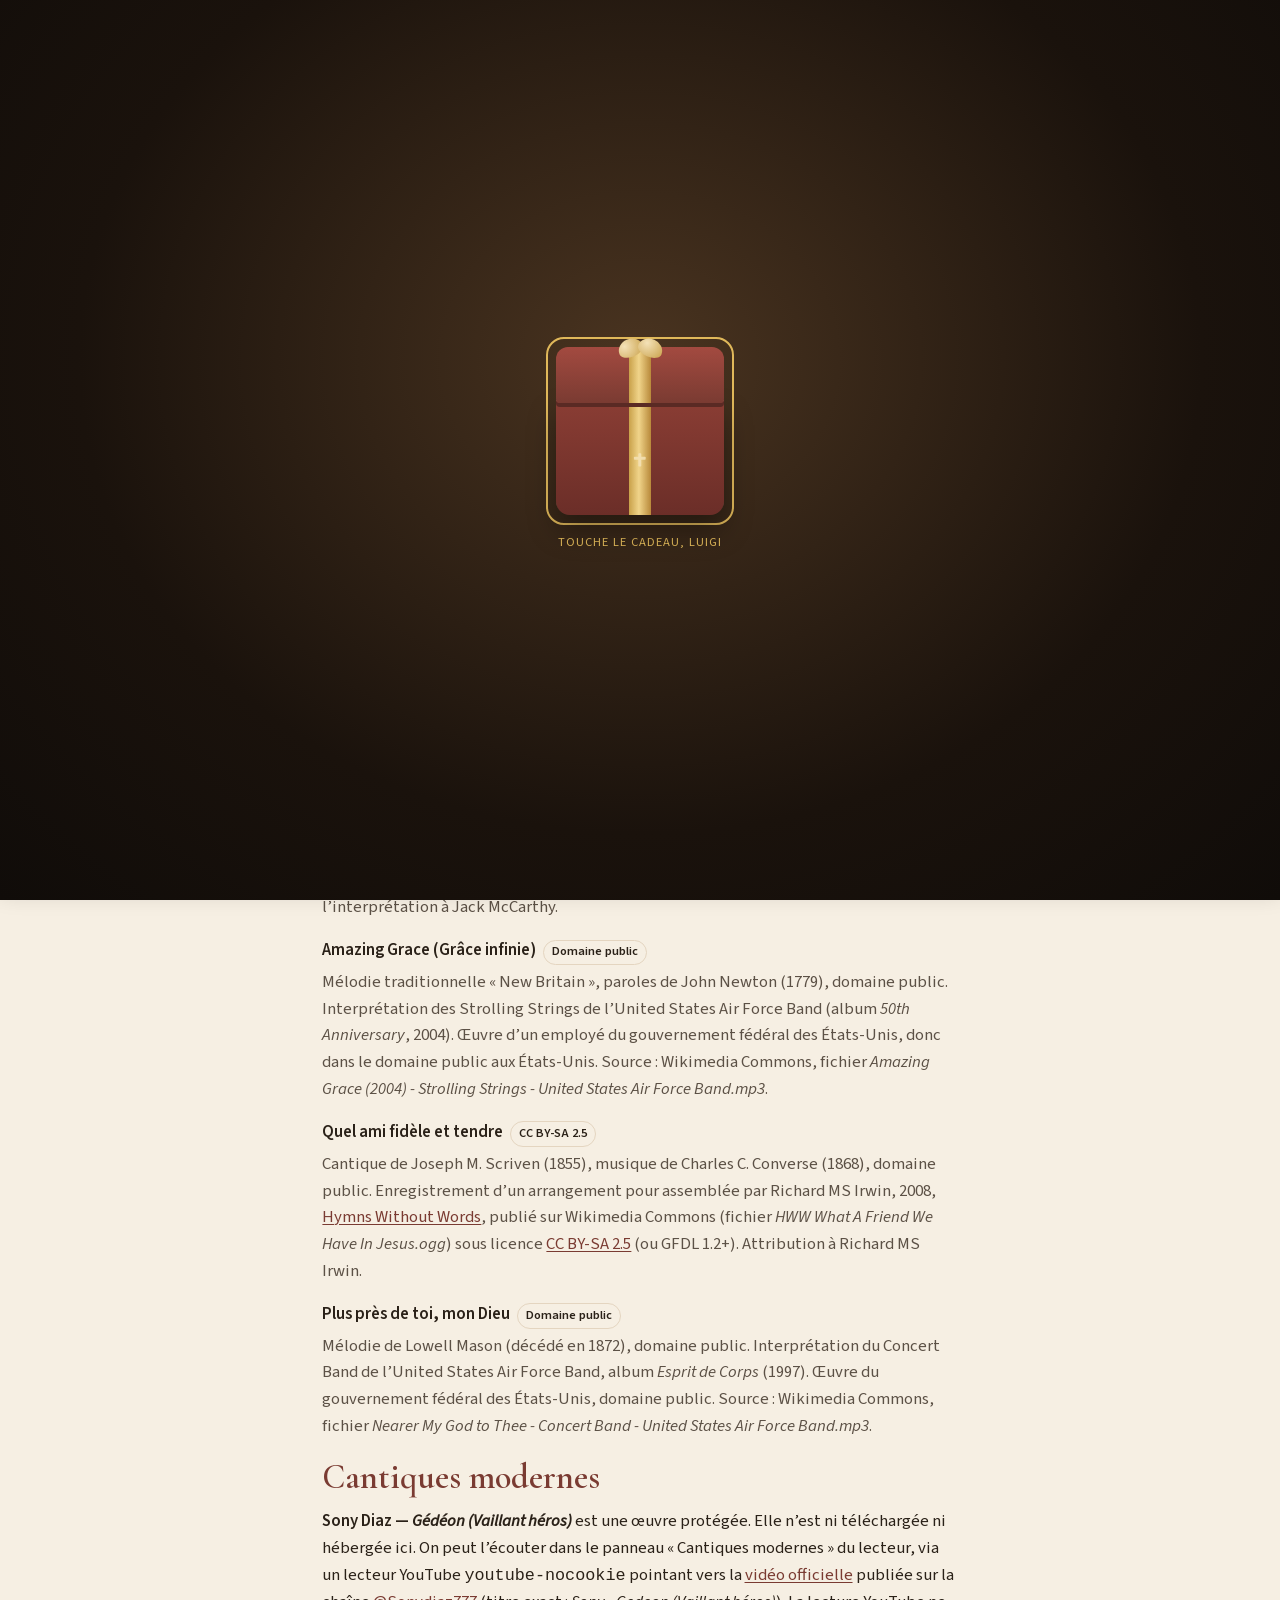
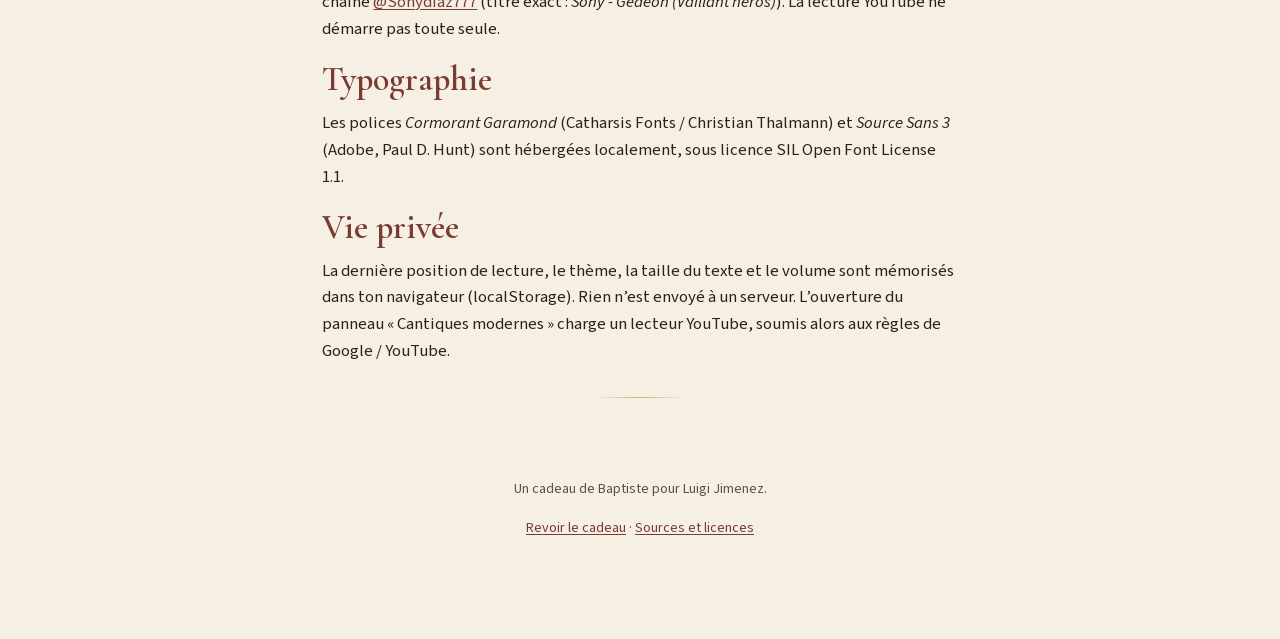
==== apropos.html @ 6153d250 "Ajouter le site Jésus-Christ, cadeau pour Luigi Jimenez Site français mobile : histoire de Jésus, Bi" ====
<!DOCTYPE html>
<html lang="fr">
<head>
  <meta charset="utf-8">
  <meta name="viewport" content="width=device-width, initial-scale=1, viewport-fit=cover">
  <meta name="theme-color" content="#2A2118">
  <meta name="description" content="Sources, crédits et licences du site Jésus-Christ : Bible Louis Segond 1910, cantiques, typographie.">
  <title>À propos — sources et licences</title>
  <link rel="icon" href="favicon.svg" type="image/svg+xml">
  <link rel="apple-touch-icon" href="icons/icon-192.png">
  <link rel="manifest" href="manifest.webmanifest">
  <link rel="stylesheet" href="css/fonts.css">
  <link rel="stylesheet" href="css/style.css">
  <script>
    (function () {
      try {
        var t = localStorage.getItem("jesus-theme");
        if (t) document.documentElement.setAttribute("data-theme", t);
        else if (window.matchMedia && matchMedia("(prefers-color-scheme: dark)").matches)
          document.documentElement.setAttribute("data-theme", "dark");
        var replay = /(?:^|[?&])cadeau=1(?:&|$)/.test(location.search);
        if (replay || localStorage.getItem("jesus-gift-seen") !== "1")
          document.documentElement.classList.add("gift-pending");
      } catch (e) {}
    })();
  </script>
</head>
<body>
<a class="skip" href="#contenu">Aller au contenu</a>
<header class="site-header">
  <div class="header-inner">
    <a class="brand" href="index.html">
      <img src="img/logo.svg" width="32" height="32" alt="">
      <span class="brand-name">Jésus-Christ</span>
    </a>
    <button type="button" class="nav-toggle" data-nav-toggle aria-controls="site-nav" aria-expanded="false" aria-label="Ouvrir le menu">
      <svg width="22" height="22" viewBox="0 0 24 24" fill="none" stroke="currentColor" stroke-width="1.8" aria-hidden="true"><path d="M4 7h16M4 12h16M4 17h16"/></svg>
    </button>
    <nav class="site-nav" id="site-nav">
      <a href="index.html">Accueil</a>
      <a href="histoire.html">Son histoire</a>
      <a href="bible.html">La Bible</a>
      <a href="apropos.html" aria-current="page">À propos</a>
    </nav>
    <button type="button" class="icon-btn theme-btn" data-theme-toggle aria-label="Changer de thème"></button>
  </div>
</header>

<main id="contenu" class="wrap">
  <p class="kicker">Crédits</p>
  <h1>À propos</h1>
  <p class="lead">Ce site est un cadeau de Baptiste à Luigi Jimenez. Il présente l’histoire de Jésus-Christ et permet de lire la Bible en français, accompagné de cantiques.</p>

  <h2>La Bible</h2>
  <p>Le texte proposé est la traduction <strong>Louis Segond 1910</strong>, entrée dans le <strong>domaine public</strong>. Les données numériques proviennent du dépôt ouvert <a href="https://github.com/midvash/bible-data" rel="noopener noreferrer" target="_blank">midvash/bible-data</a> (version <code>lsg</code>, licence indiquée&nbsp;: public-domain). Cette source note que l’URL d’import d’origine n’a pas été enregistrée, mais le texte de 1910 est bien libre de droits. Une autre édition de référence est disponible chez <a href="https://ebible.org/details.php?id=fraLSG" rel="noopener noreferrer" target="_blank">eBible.org (fraLSG)</a>.</p>

  <h2>Les récits</h2>
  <p>La page «&nbsp;Son histoire&nbsp;» est un texte original, rédigé pour ce site. Il s’appuie sur les récits des Évangiles et des Actes, sans copier un ouvrage protégé. Les citations bibliques renvoient à la Louis Segond 1910.</p>

  <h2>Cantiques du lecteur</h2>
  <p>Le lecteur en bas de l’écran ne se lance jamais automatiquement. Les enregistrements ci-dessous sont dans le domaine public ou sous licence libre, et les fichiers sont conservés dans le site. Ils ont été recompressés en MP3 (128&nbsp;kb/s) pour un chargement plus léger, sans modification musicale autre que ce transcodage.</p>
  <dl class="credits">
    <dt>À toi la gloire <span class="license-tag">CC BY 3.0</span></dt>
    <dd>Mélodie de Georges-Frédéric Haendel (domaine public). Enregistrement instrumental à l’orgue par Jack McCarthy, 2011, publié sur Wikimedia Commons sous licence <a href="https://creativecommons.org/licenses/by/3.0/" rel="noopener noreferrer" target="_blank">Creative Commons Attribution 3.0</a> (fichier <em>Thine Be The Glory.ogg</em>). Merci d’attribuer l’interprétation à Jack McCarthy.</dd>
    <dt>Amazing Grace (Grâce infinie) <span class="license-tag">Domaine public</span></dt>
    <dd>Mélodie traditionnelle «&nbsp;New Britain&nbsp;», paroles de John Newton (1779), domaine public. Interprétation des Strolling Strings de l’United States Air Force Band (album <em>50th Anniversary</em>, 2004). Œuvre d’un employé du gouvernement fédéral des États-Unis, donc dans le domaine public aux États-Unis. Source&nbsp;: Wikimedia Commons, fichier <em>Amazing Grace (2004) - Strolling Strings - United States Air Force Band.mp3</em>.</dd>
    <dt>Quel ami fidèle et tendre <span class="license-tag">CC BY-SA 2.5</span></dt>
    <dd>Cantique de Joseph M. Scriven (1855), musique de Charles C. Converse (1868), domaine public. Enregistrement d’un arrangement pour assemblée par Richard MS Irwin, 2008, <a href="http://www.hymnswithoutwords.com" rel="noopener noreferrer" target="_blank">Hymns Without Words</a>, publié sur Wikimedia Commons (fichier <em>HWW What A Friend We Have In Jesus.ogg</em>) sous licence <a href="https://creativecommons.org/licenses/by-sa/2.5/" rel="noopener noreferrer" target="_blank">CC BY-SA 2.5</a> (ou GFDL 1.2+). Attribution à Richard MS Irwin.</dd>
    <dt>Plus près de toi, mon Dieu <span class="license-tag">Domaine public</span></dt>
    <dd>Mélodie de Lowell Mason (décédé en 1872), domaine public. Interprétation du Concert Band de l’United States Air Force Band, album <em>Esprit de Corps</em> (1997). Œuvre du gouvernement fédéral des États-Unis, domaine public. Source&nbsp;: Wikimedia Commons, fichier <em>Nearer My God to Thee - Concert Band - United States Air Force Band.mp3</em>.</dd>
  </dl>

  <h2>Cantiques modernes</h2>
  <p><strong>Sony Diaz — <em>Gédéon (Vaillant héros)</em></strong> est une œuvre protégée. Elle n’est ni téléchargée ni hébergée ici. On peut l’écouter dans le panneau «&nbsp;Cantiques modernes&nbsp;» du lecteur, via un lecteur YouTube <code>youtube-nocookie</code> pointant vers la <a href="https://www.youtube.com/watch?v=rrBUfTfi2Fc" rel="noopener noreferrer" target="_blank">vidéo officielle</a> publiée sur la chaîne <a href="https://www.youtube.com/@Sonydiaz777" rel="noopener noreferrer" target="_blank">@Sonydiaz777</a> (titre exact&nbsp;: <em>Sony - Gedeon (Vaillant héros)</em>). La lecture YouTube ne démarre pas toute seule.</p>

  <h2>Typographie</h2>
  <p>Les polices <em>Cormorant Garamond</em> (Catharsis Fonts / Christian Thalmann) et <em>Source Sans 3</em> (Adobe, Paul D. Hunt) sont hébergées localement, sous licence SIL Open Font License 1.1.</p>

  <h2>Vie privée</h2>
  <p>La dernière position de lecture, le thème, la taille du texte et le volume sont mémorisés dans ton navigateur (localStorage). Rien n’est envoyé à un serveur. L’ouverture du panneau «&nbsp;Cantiques modernes&nbsp;» charge un lecteur YouTube, soumis alors aux règles de Google / YouTube.</p>
  <hr class="ornament">
</main>

<footer class="site-foot">
  <p>Un cadeau de Baptiste pour Luigi Jimenez.</p>
  <p><a href="index.html?cadeau=1" data-replay-gift>Revoir le cadeau</a>
   · <a href="apropos.html">Sources et licences</a></p>
</footer>

<div class="modern-panel" id="modern-panel" aria-hidden="true">
  <div class="modern-head">
    <h2>Cantiques modernes</h2>
    <button type="button" class="tool-btn" data-modern-close>Fermer</button>
  </div>
  <p class="note">Ces morceaux sont protégés par le droit d’auteur. Ils sont lus via YouTube&nbsp;: aucun fichier audio n’est hébergé sur ce site, et la lecture ne démarre pas toute seule.</p>
  <div class="yt-wrap" data-yt></div>
  <p class="modern-credit"><strong>Sony Diaz</strong> — <em>Gédéon (Vaillant héros)</em><br>
    <a href="https://www.youtube.com/watch?v=rrBUfTfi2Fc" rel="noopener noreferrer" target="_blank">Vidéo officielle sur YouTube</a>
    · <a href="https://www.youtube.com/@Sonydiaz777" rel="noopener noreferrer" target="_blank">Chaîne @Sonydiaz777</a>
  </p>
</div>
<div class="player" data-player>
  <audio preload="none" playsinline></audio>
  <button type="button" class="play-btn" data-play aria-label="Lecture">
    <svg width="18" height="18" viewBox="0 0 24 24" fill="currentColor" aria-hidden="true"><path d="M8 5.5v13l11-6.5L8 5.5z"/></svg>
  </button>
  <div class="player-meta">
    <div class="player-kicker">Cantiques</div>
    <div class="player-title" data-player-title>À toi la gloire</div>
    <div class="player-kicker" data-player-sub>Mélodie de Haendel — orgue</div>
  </div>
  <div class="player-controls">
    <button type="button" data-prev aria-label="Cantique précédent">
      <svg width="18" height="18" viewBox="0 0 24 24" fill="currentColor" aria-hidden="true"><path d="M6 6h2v12H6V6zm3.5 6 8.5 6V6l-8.5 6z"/></svg>
    </button>
    <button type="button" data-next aria-label="Cantique suivant">
      <svg width="18" height="18" viewBox="0 0 24 24" fill="currentColor" aria-hidden="true"><path d="M16 6h2v12h-2V6zM4 6v12l8.5-6L4 6z"/></svg>
    </button>
    <button type="button" data-modern aria-label="Cantiques modernes" aria-expanded="false" title="Cantiques modernes">
      <svg width="18" height="18" viewBox="0 0 24 24" fill="none" stroke="currentColor" stroke-width="1.8" aria-hidden="true"><path d="M10 16.5V5l10-2v11"/><circle cx="8" cy="16.5" r="2.5"/><circle cx="18" cy="14.5" r="2.5"/></svg>
    </button>
    <div class="vol-wrap">
      <label class="visually-hidden" for="volume">Volume</label>
      <input id="volume" type="range" data-volume min="0" max="1" step="0.05" value="0.8" aria-label="Volume">
    </div>
  </div>
</div>

<div class="gift-overlay" id="gift-overlay" role="dialog" aria-modal="true" aria-labelledby="gift-title">
  <div class="gift-rays" aria-hidden="true"></div>
  <div class="gift-confetti" data-confetti aria-hidden="true"></div>
  <div class="gift-doves" aria-hidden="true">
    <svg class="dove" style="--dx:-130px;--dy:-160px;--d:.05s" viewBox="0 0 64 40" fill="#F6EFE3"><path d="M8 24c8-2 14-10 22-12 2 6 8 10 16 10-6 4-14 6-22 4-4 4-10 8-16 8 2-4 2-8 0-10zm30-8c6-6 16-8 24-4-8 2-14 8-18 14-4-2-6-6-6-10z"/></svg>
    <svg class="dove" style="--dx:150px;--dy:-140px;--d:.18s" viewBox="0 0 64 40" fill="#E0B85A"><path d="M8 24c8-2 14-10 22-12 2 6 8 10 16 10-6 4-14 6-22 4-4 4-10 8-16 8 2-4 2-8 0-10zm30-8c6-6 16-8 24-4-8 2-14 8-18 14-4-2-6-6-6-10z"/></svg>
    <svg class="dove" style="--dx:20px;--dy:-190px;--d:.28s" viewBox="0 0 64 40" fill="#ffffff"><path d="M8 24c8-2 14-10 22-12 2 6 8 10 16 10-6 4-14 6-22 4-4 4-10 8-16 8 2-4 2-8 0-10zm30-8c6-6 16-8 24-4-8 2-14 8-18 14-4-2-6-6-6-10z"/></svg>
  </div>
  <div class="gift-stage">
    <button type="button" class="gift-box" data-gift-box aria-label="Ouvrir le cadeau pour Luigi Jimenez">
      <span class="gift-lid">
        <span class="gift-bow" aria-hidden="true"><span></span><span></span></span>
      </span>
      <span class="gift-body">
        <svg class="gift-cross" viewBox="0 0 24 24" aria-hidden="true"><rect x="10" y="3" width="4" height="18" rx="1" fill="#F4E2B8"/><rect x="4" y="8" width="16" height="4" rx="1" fill="#F4E2B8"/></svg>
      </span>
    </button>
    <p class="gift-hint">Touche le cadeau, Luigi</p>
    <div class="gift-message">
      <p class="kicker">Un cadeau</p>
      <h1 id="gift-title">Pour Luigi Jimenez</h1>
      <p class="gift-dedication">Luigi Jimenez, Jésus t’aime et te bénit, mon frère.</p>
      <p class="gift-signature">— Baptiste</p>
      <button type="button" class="btn btn-primary" data-gift-enter>Entrer</button>
    </div>
  </div>
</div>

<script src="js/app.js" defer></script>

</body>
</html>
---- css/fonts.css ----
/* Self-hosted fonts (SIL Open Font License 1.1) via Google Fonts.
   Cormorant Garamond — Catharsis Fonts / Christian Thalmann
   Source Sans 3 — Adobe (Paul D. Hunt)
*/
/* latin-ext */
@font-face {
  font-family: 'Cormorant Garamond';
  font-style: italic;
  font-weight: 500;
  font-display: swap;
  src: url(../fonts/cormorant-latin-ext-italic-500.woff2) format('woff2');
  unicode-range: U+0100-02BA, U+02BD-02C5, U+02C7-02CC, U+02CE-02D7, U+02DD-02FF, U+0304, U+0308, U+0329, U+1D00-1DBF, U+1E00-1E9F, U+1EF2-1EFF, U+2020, U+20A0-20AB, U+20AD-20C4, U+2113, U+2C60-2C7F, U+A720-A7FF;
}
/* latin */
@font-face {
  font-family: 'Cormorant Garamond';
  font-style: italic;
  font-weight: 500;
  font-display: swap;
  src: url(../fonts/cormorant-latin-italic-500.woff2) format('woff2');
  unicode-range: U+0000-00FF, U+0131, U+0152-0153, U+02BB-02BC, U+02C6, U+02DA, U+02DC, U+0304, U+0308, U+0329, U+2000-206F, U+20AC, U+2122, U+2191, U+2193, U+2212, U+2215, U+FEFF, U+FFFD;
}
/* latin-ext */
@font-face {
  font-family: 'Cormorant Garamond';
  font-style: normal;
  font-weight: 500;
  font-display: swap;
  src: url(../fonts/cormorant-latin-ext-normal-500.woff2) format('woff2');
  unicode-range: U+0100-02BA, U+02BD-02C5, U+02C7-02CC, U+02CE-02D7, U+02DD-02FF, U+0304, U+0308, U+0329, U+1D00-1DBF, U+1E00-1E9F, U+1EF2-1EFF, U+2020, U+20A0-20AB, U+20AD-20C4, U+2113, U+2C60-2C7F, U+A720-A7FF;
}
/* latin */
@font-face {
  font-family: 'Cormorant Garamond';
  font-style: normal;
  font-weight: 500;
  font-display: swap;
  src: url(../fonts/cormorant-latin-normal-500.woff2) format('woff2');
  unicode-range: U+0000-00FF, U+0131, U+0152-0153, U+02BB-02BC, U+02C6, U+02DA, U+02DC, U+0304, U+0308, U+0329, U+2000-206F, U+20AC, U+2122, U+2191, U+2193, U+2212, U+2215, U+FEFF, U+FFFD;
}
/* latin-ext */
@font-face {
  font-family: 'Cormorant Garamond';
  font-style: normal;
  font-weight: 600;
  font-display: swap;
  src: url(../fonts/cormorant-latin-ext-normal-600.woff2) format('woff2');
  unicode-range: U+0100-02BA, U+02BD-02C5, U+02C7-02CC, U+02CE-02D7, U+02DD-02FF, U+0304, U+0308, U+0329, U+1D00-1DBF, U+1E00-1E9F, U+1EF2-1EFF, U+2020, U+20A0-20AB, U+20AD-20C4, U+2113, U+2C60-2C7F, U+A720-A7FF;
}
/* latin */
@font-face {
  font-family: 'Cormorant Garamond';
  font-style: normal;
  font-weight: 600;
  font-display: swap;
  src: url(../fonts/cormorant-latin-normal-600.woff2) format('woff2');
  unicode-range: U+0000-00FF, U+0131, U+0152-0153, U+02BB-02BC, U+02C6, U+02DA, U+02DC, U+0304, U+0308, U+0329, U+2000-206F, U+20AC, U+2122, U+2191, U+2193, U+2212, U+2215, U+FEFF, U+FFFD;
}
/* latin-ext */
@font-face {
  font-family: 'Cormorant Garamond';
  font-style: normal;
  font-weight: 700;
  font-display: swap;
  src: url(../fonts/cormorant-latin-ext-normal-700.woff2) format('woff2');
  unicode-range: U+0100-02BA, U+02BD-02C5, U+02C7-02CC, U+02CE-02D7, U+02DD-02FF, U+0304, U+0308, U+0329, U+1D00-1DBF, U+1E00-1E9F, U+1EF2-1EFF, U+2020, U+20A0-20AB, U+20AD-20C4, U+2113, U+2C60-2C7F, U+A720-A7FF;
}
/* latin */
@font-face {
  font-family: 'Cormorant Garamond';
  font-style: normal;
  font-weight: 700;
  font-display: swap;
  src: url(../fonts/cormorant-latin-normal-700.woff2) format('woff2');
  unicode-range: U+0000-00FF, U+0131, U+0152-0153, U+02BB-02BC, U+02C6, U+02DA, U+02DC, U+0304, U+0308, U+0329, U+2000-206F, U+20AC, U+2122, U+2191, U+2193, U+2212, U+2215, U+FEFF, U+FFFD;
}
/* latin-ext */
@font-face {
  font-family: 'Source Sans 3';
  font-style: italic;
  font-weight: 400;
  font-display: swap;
  src: url(../fonts/source-sans-latin-ext-italic-400.woff2) format('woff2');
  unicode-range: U+0100-02BA, U+02BD-02C5, U+02C7-02CC, U+02CE-02D7, U+02DD-02FF, U+0304, U+0308, U+0329, U+1D00-1DBF, U+1E00-1E9F, U+1EF2-1EFF, U+2020, U+20A0-20AB, U+20AD-20C4, U+2113, U+2C60-2C7F, U+A720-A7FF;
}
/* latin */
@font-face {
  font-family: 'Source Sans 3';
  font-style: italic;
  font-weight: 400;
  font-display: swap;
  src: url(../fonts/source-sans-latin-italic-400.woff2) format('woff2');
  unicode-range: U+0000-00FF, U+0131, U+0152-0153, U+02BB-02BC, U+02C6, U+02DA, U+02DC, U+0304, U+0308, U+0329, U+2000-206F, U+20AC, U+2122, U+2191, U+2193, U+2212, U+2215, U+FEFF, U+FFFD;
}
/* latin-ext */
@font-face {
  font-family: 'Source Sans 3';
  font-style: normal;
  font-weight: 400;
  font-display: swap;
  src: url(../fonts/source-sans-latin-ext-normal-400.woff2) format('woff2');
  unicode-range: U+0100-02BA, U+02BD-02C5, U+02C7-02CC, U+02CE-02D7, U+02DD-02FF, U+0304, U+0308, U+0329, U+1D00-1DBF, U+1E00-1E9F, U+1EF2-1EFF, U+2020, U+20A0-20AB, U+20AD-20C4, U+2113, U+2C60-2C7F, U+A720-A7FF;
}
/* latin */
@font-face {
  font-family: 'Source Sans 3';
  font-style: normal;
  font-weight: 400;
  font-display: swap;
  src: url(../fonts/source-sans-latin-normal-400.woff2) format('woff2');
  unicode-range: U+0000-00FF, U+0131, U+0152-0153, U+02BB-02BC, U+02C6, U+02DA, U+02DC, U+0304, U+0308, U+0329, U+2000-206F, U+20AC, U+2122, U+2191, U+2193, U+2212, U+2215, U+FEFF, U+FFFD;
}
/* latin-ext */
@font-face {
  font-family: 'Source Sans 3';
  font-style: normal;
  font-weight: 600;
  font-display: swap;
  src: url(../fonts/source-sans-latin-ext-normal-600.woff2) format('woff2');
  unicode-range: U+0100-02BA, U+02BD-02C5, U+02C7-02CC, U+02CE-02D7, U+02DD-02FF, U+0304, U+0308, U+0329, U+1D00-1DBF, U+1E00-1E9F, U+1EF2-1EFF, U+2020, U+20A0-20AB, U+20AD-20C4, U+2113, U+2C60-2C7F, U+A720-A7FF;
}
/* latin */
@font-face {
  font-family: 'Source Sans 3';
  font-style: normal;
  font-weight: 600;
  font-display: swap;
  src: url(../fonts/source-sans-latin-normal-600.woff2) format('woff2');
  unicode-range: U+0000-00FF, U+0131, U+0152-0153, U+02BB-02BC, U+02C6, U+02DA, U+02DC, U+0304, U+0308, U+0329, U+2000-206F, U+20AC, U+2122, U+2191, U+2193, U+2212, U+2215, U+FEFF, U+FFFD;
}
---- css/style.css ----
/* Jésus-Christ — Histoire et Bible
   Warm, mobile-first, reading-first stylesheet. */

:root {
  --bg: #F6EFE3;
  --bg-elev: #FFF9F0;
  --bg-soft: #EFE4D2;
  --ink: #2A2118;
  --ink-soft: #5C5146;
  --gold: #B8893A;
  --gold-soft: #D4B072;
  --wine: #7A3B32;
  --line: #E4D5C0;
  --player: #2A2118;
  --player-ink: #F6EFE3;
  --shadow: 0 10px 30px rgba(42, 33, 24, .08);
  --radius: 16px;
  --serif: "Cormorant Garamond", "Palatino Linotype", Palatino, "Book Antiqua", Georgia, serif;
  --sans: "Source Sans 3", system-ui, -apple-system, "Segoe UI", Roboto, sans-serif;
  --header-h: 3.5rem;
  --player-h: 4.25rem;
  --safe-bottom: env(safe-area-inset-bottom, 0px);
  --text: 1.05rem;
  --scripture-size: 1.2rem;
}

[data-theme="dark"] {
  --bg: #16120E;
  --bg-elev: #211C16;
  --bg-soft: #2A231C;
  --ink: #F3E7D4;
  --ink-soft: #C4B4A0;
  --gold: #E0B85A;
  --gold-soft: #C9A14A;
  --wine: #E8C4A8;
  --line: #3A3026;
  --player: #0F0C0A;
  --player-ink: #F3E7D4;
  --shadow: 0 10px 30px rgba(0, 0, 0, .35);
}

*, *::before, *::after { box-sizing: border-box; }
html { scroll-behavior: smooth; }
html, body { margin: 0; padding: 0; }
body {
  font-family: var(--sans);
  font-size: var(--text);
  line-height: 1.6;
  color: var(--ink);
  background: var(--bg);
  min-height: 100dvh;
  padding-bottom: calc(var(--player-h) + var(--safe-bottom) + 1rem);
  -webkit-font-smoothing: antialiased;
  text-rendering: optimizeLegibility;
}
img, svg { max-width: 100%; display: block; }
a { color: var(--wine); text-decoration-thickness: 1px; text-underline-offset: 2px; }
a:hover { color: var(--gold); }
:focus-visible { outline: 2px solid var(--gold); outline-offset: 3px; }

.skip {
  position: absolute; left: -999px; top: 0;
}
.skip:focus { left: 1rem; top: 1rem; z-index: 80; background: var(--bg-elev); padding: .5rem 1rem; border-radius: 8px; }

/* Header */
.site-header {
  position: sticky; top: 0; z-index: 40;
  background: color-mix(in srgb, var(--bg) 88%, transparent);
  backdrop-filter: blur(14px);
  -webkit-backdrop-filter: blur(14px);
  border-bottom: 1px solid var(--line);
  padding: env(safe-area-inset-top, 0) 0 0;
}
.header-inner {
  max-width: 70rem;
  margin: 0 auto;
  height: var(--header-h);
  padding: 0 1rem;
  display: flex;
  align-items: center;
  gap: .75rem;
}
.brand {
  display: flex; align-items: center; gap: .6rem;
  color: inherit; text-decoration: none;
  min-width: 0;
}
.brand img, .brand svg { width: 2rem; height: 2rem; flex-shrink: 0; }
.brand-name {
  font-family: var(--serif);
  font-weight: 600;
  font-size: 1.25rem;
  letter-spacing: .01em;
  white-space: nowrap;
}
.nav-toggle {
  margin-left: auto;
  background: none; border: 0; color: var(--ink);
  width: 2.6rem; height: 2.6rem;
  border-radius: 10px;
  display: grid; place-items: center;
  cursor: pointer;
}
.nav-toggle:hover { background: var(--bg-soft); }
.icon-btn {
  background: none; border: 0; color: inherit;
  width: 2.5rem; height: 2.5rem;
  border-radius: 10px;
  display: grid; place-items: center;
  cursor: pointer;
}
.icon-btn:hover { background: var(--bg-soft); }
.theme-btn { margin-left: .15rem; }

.site-nav {
  display: none;
  flex-direction: column;
  padding: .25rem 1rem 1rem;
  gap: .15rem;
  border-top: 1px solid var(--line);
  background: var(--bg-elev);
}
.site-nav.is-open { display: flex; }
.site-nav a {
  color: var(--ink);
  text-decoration: none;
  padding: .7rem .85rem;
  border-radius: 10px;
  font-weight: 500;
}
.site-nav a:hover, .site-nav a[aria-current="page"] {
  background: var(--bg-soft);
  color: var(--wine);
}

@media (min-width: 760px) {
  .nav-toggle { display: none; }
  .header-inner { gap: 1.25rem; }
  .site-nav {
    display: flex;
    flex-direction: row;
    margin-left: auto;
    padding: 0;
    border: 0;
    background: none;
    align-items: center;
    gap: .15rem;
  }
  .site-nav a { padding: .4rem .75rem; }
  .theme-btn { margin-left: .5rem; }
}

/* Layout */
.wrap { max-width: 42rem; margin: 0 auto; padding: 1.25rem 1.15rem 2rem; }
.wrap-wide { max-width: 70rem; margin: 0 auto; padding: 1.25rem 1.15rem 2rem; }
.kicker {
  font-family: var(--sans);
  text-transform: uppercase;
  letter-spacing: .16em;
  font-size: .72rem;
  font-weight: 600;
  color: var(--gold);
  margin: 0 0 .35rem;
}
h1, h2, h3 { font-family: var(--serif); font-weight: 600; line-height: 1.2; margin: 0 0 .6rem; }
h1 { font-size: clamp(2.2rem, 8vw, 3.4rem); }
h2 { font-size: clamp(1.6rem, 5vw, 2.15rem); color: var(--wine); }
h3 { font-size: 1.3rem; }
.lead { font-size: 1.15rem; color: var(--ink-soft); margin: 0 0 1.4rem; }
p { margin: 0 0 1rem; }
hr.ornament {
  border: 0; height: 1px; margin: 2rem auto;
  width: 6rem;
  background: linear-gradient(90deg, transparent, var(--gold-soft), transparent);
}

/* Hero */
.hero {
  position: relative;
  overflow: hidden;
  text-align: center;
  padding: 2.4rem 1.15rem 2.6rem;
  background:
    radial-gradient(ellipse at 50% 0%, color-mix(in srgb, var(--gold-soft) 38%, transparent), transparent 58%),
    var(--bg);
}
.hero .cross {
  width: 4.2rem; height: 4.2rem; margin: 0 auto 1rem;
  filter: drop-shadow(0 6px 16px rgba(184, 137, 58, .25));
}
.hero h1 { margin-bottom: .4rem; }
.hero .lead { max-width: 32rem; margin: 0 auto 1.5rem; }
.quote {
  font-family: var(--serif);
  font-style: italic;
  font-size: clamp(1.25rem, 4vw, 1.7rem);
  line-height: 1.4;
  margin: 0 auto 1.6rem;
  max-width: 30rem;
  color: var(--ink);
}
.quote cite {
  display: block;
  font-style: normal;
  font-family: var(--sans);
  font-size: .9rem;
  letter-spacing: .04em;
  color: var(--ink-soft);
  margin-top: .7rem;
}
.actions { display: flex; flex-wrap: wrap; gap: .7rem; justify-content: center; }

.btn {
  display: inline-flex; align-items: center; justify-content: center;
  gap: .4rem;
  border-radius: 999px;
  padding: .75rem 1.25rem;
  font-weight: 600;
  font-family: var(--sans);
  font-size: 1rem;
  text-decoration: none;
  border: 1px solid transparent;
  cursor: pointer;
}
.btn-primary {
  background: var(--wine);
  color: #fff8f0;
}
.btn-primary:hover { background: color-mix(in srgb, var(--wine) 85%, #000); color: #fff8f0; }
.btn-ghost {
  background: transparent;
  color: var(--ink);
  border-color: var(--line);
}
.btn-ghost:hover { border-color: var(--gold); color: var(--wine); }

.cards {
  display: grid;
  gap: 1rem;
  margin: 1.5rem 0;
}
@media (min-width: 640px) {
  .cards { grid-template-columns: 1fr 1fr; }
}
.card {
  background: var(--bg-elev);
  border: 1px solid var(--line);
  border-radius: var(--radius);
  padding: 1.25rem 1.2rem 1.3rem;
  box-shadow: var(--shadow);
  text-decoration: none;
  color: inherit;
  display: block;
}
.card h2 { font-size: 1.55rem; margin-bottom: .35rem; }
.card p { margin: 0; color: var(--ink-soft); }

/* Histoire */
.chapter {
  margin: 0 0 2.2rem;
  padding-top: .25rem;
}
.chapter h2 { margin-top: 0; }
.toc {
  background: var(--bg-elev);
  border: 1px solid var(--line);
  border-radius: var(--radius);
  padding: 1rem 1.1rem;
  margin: 0 0 2rem;
}
.toc h2 { font-size: 1.2rem; margin-bottom: .5rem; color: var(--ink); }
.toc ol { margin: 0; padding-left: 1.2rem; }
.toc a { text-decoration: none; color: var(--ink); }
.toc a:hover { color: var(--wine); }
.ref {
  white-space: nowrap;
  font-variant-numeric: oldstyle-nums;
}

/* Bible reader */
.bible-toolbar {
  position: sticky;
  top: var(--header-h);
  z-index: 30;
  background: color-mix(in srgb, var(--bg) 92%, transparent);
  backdrop-filter: blur(12px);
  -webkit-backdrop-filter: blur(12px);
  border-bottom: 1px solid var(--line);
  padding: .45rem .75rem;
  display: flex;
  flex-wrap: wrap;
  gap: .4rem;
  align-items: center;
}
.picker-btn, .tool-btn {
  font-family: var(--sans);
  background: var(--bg-elev);
  border: 1px solid var(--line);
  color: var(--ink);
  border-radius: 999px;
  padding: .4rem .8rem;
  cursor: pointer;
  font-size: .95rem;
}
.picker-btn { font-weight: 600; max-width: 100%; }
.tool-btn { min-width: 2.3rem; padding: .4rem .6rem; }
.tool-cluster { display: flex; gap: .3rem; margin-left: auto; }
.search-form {
  flex: 1 1 100%;
  display: flex;
  gap: .4rem;
}
.search-form input {
  flex: 1;
  font: inherit;
  border: 1px solid var(--line);
  background: var(--bg-elev);
  color: var(--ink);
  border-radius: 999px;
  padding: .5rem .9rem;
  min-width: 0;
}
.search-form button { flex: 0 0 auto; }

.book-drawer {
  position: fixed;
  inset: 0;
  z-index: 50;
  background: color-mix(in srgb, #000 45%, transparent);
  display: none;
}
.book-drawer.is-open { display: block; }
.drawer-panel {
  position: absolute;
  inset: auto 0 0 0;
  max-height: min(88dvh, 46rem);
  overflow: auto;
  background: var(--bg);
  border-radius: 1.1rem 1.1rem 0 0;
  padding: 1rem 1rem calc(var(--player-h) + 1.5rem);
  box-shadow: var(--shadow);
}
.drawer-head {
  display: flex; align-items: center; gap: .5rem;
  margin-bottom: .8rem;
}
.drawer-head h2 { flex: 1; font-size: 1.3rem; margin: 0; color: var(--ink); }
.testament-tabs { display: flex; gap: .4rem; margin: 0 0 .8rem; }
.book-filter {
  width: 100%;
  font: inherit;
  border: 1px solid var(--line);
  background: var(--bg-elev);
  color: var(--ink);
  border-radius: 10px;
  padding: .55rem .8rem;
  margin-bottom: .8rem;
}
.book-grid {
  display: grid;
  grid-template-columns: repeat(auto-fill, minmax(9.5rem, 1fr));
  gap: .4rem;
}
.book-grid button {
  text-align: left;
  font: inherit;
  background: var(--bg-elev);
  border: 1px solid var(--line);
  color: var(--ink);
  border-radius: 10px;
  padding: .55rem .7rem;
  cursor: pointer;
}
.book-grid button:hover, .book-grid button[aria-current="true"] {
  border-color: var(--gold);
  background: var(--bg-soft);
}
.chapter-list {
  display: flex;
  flex-wrap: wrap;
  gap: .35rem;
  margin-top: .8rem;
}
.chapter-list button {
  width: 2.6rem; height: 2.6rem;
  border-radius: 8px;
  border: 1px solid var(--line);
  background: var(--bg-elev);
  color: var(--ink);
  font: inherit;
  cursor: pointer;
}
.chapter-list button[aria-current="true"], .chapter-list button:hover {
  background: var(--wine); color: #fff8f0; border-color: var(--wine);
}

.reader {
  max-width: 40rem;
  margin: 0 auto;
  padding: 1.2rem 1.15rem 2rem;
}
.reader h1 {
  font-size: clamp(1.8rem, 6vw, 2.5rem);
  margin-bottom: .2rem;
}
.reader .meta { color: var(--ink-soft); margin-bottom: 1.2rem; font-size: .95rem; }
.scripture {
  font-family: var(--serif);
  font-size: var(--scripture-size);
  font-weight: 500;
  line-height: 1.7;
}
.verse { display: block; margin: 0 0 .45rem; scroll-margin-top: 7.5rem; }
.verse .vn {
  font-family: var(--sans);
  font-size: .72em;
  font-weight: 600;
  color: var(--gold);
  margin-right: .4rem;
  vertical-align: super;
}
.verse.is-target {
  background: color-mix(in srgb, var(--gold-soft) 28%, transparent);
  border-radius: 6px;
  padding: .1rem .25rem;
}
.chapter-nav {
  display: flex;
  justify-content: space-between;
  gap: .6rem;
  margin-top: 1.6rem;
}
.search-results { max-width: 40rem; margin: 0 auto; padding: 0 1.15rem 2rem; }
.search-results li { margin-bottom: .7rem; }
.search-results a { text-decoration: none; color: inherit; }
.search-results a:hover .s-ref { color: var(--wine); }
.s-ref { font-weight: 600; color: var(--gold); display: block; }
.s-text { font-family: var(--serif); }

.status { color: var(--ink-soft); padding: 1rem; text-align: center; }

/* About */
.credits dt { font-weight: 600; margin-top: 1rem; }
.credits dd { margin: .25rem 0 0; color: var(--ink-soft); }
.license-tag {
  display: inline-block;
  font-size: .78rem;
  border: 1px solid var(--line);
  border-radius: 999px;
  padding: .1rem .5rem;
  margin-left: .25rem;
}

/* Floating player */
.player {
  position: fixed;
  left: 0; right: 0; bottom: 0;
  z-index: 45;
  background: var(--player);
  color: var(--player-ink);
  padding: .45rem .7rem calc(.45rem + var(--safe-bottom));
  box-shadow: 0 -8px 24px rgba(0,0,0,.18);
  display: grid;
  grid-template-columns: auto 1fr auto;
  gap: .55rem;
  align-items: center;
}
.player audio { display: none; }
.play-btn {
  width: 2.7rem; height: 2.7rem;
  border-radius: 50%;
  border: 0;
  background: var(--gold);
  color: #2A2118;
  display: grid; place-items: center;
  cursor: pointer;
}
.play-btn:hover { filter: brightness(1.08); }
.player-meta { min-width: 0; }
.player-kicker { font-size: .68rem; letter-spacing: .12em; text-transform: uppercase; opacity: .7; }
.player-title { font-weight: 600; font-size: .95rem; white-space: nowrap; overflow: hidden; text-overflow: ellipsis; }
.player-controls { display: flex; align-items: center; gap: .15rem; }
.player-controls button {
  background: none; border: 0; color: inherit;
  width: 2.2rem; height: 2.2rem;
  border-radius: 8px;
  cursor: pointer;
  display: grid; place-items: center;
}
.player-controls button:hover { background: rgba(255,255,255,.08); }
.vol-wrap { display: none; align-items: center; gap: .3rem; }
.vol-wrap input[type="range"] { width: 5rem; accent-color: var(--gold); }
@media (min-width: 640px) {
  .vol-wrap { display: flex; }
  .player { padding-left: 1rem; padding-right: 1rem; }
}

footer.site-foot {
  max-width: 42rem;
  margin: 0 auto;
  padding: 1rem 1.15rem 0;
  color: var(--ink-soft);
  font-size: .88rem;
  text-align: center;
}

/* Reduced motion */
@media (prefers-reduced-motion: reduce) {
  html { scroll-behavior: auto; }
}

/* Modern hymns panel (YouTube, not hosted) */
.modern-panel {
  position: fixed;
  left: 0; right: 0;
  bottom: calc(var(--player-h) + var(--safe-bottom));
  z-index: 44;
  background: var(--bg-elev);
  color: var(--ink);
  border-top: 1px solid var(--line);
  border-radius: 1.1rem 1.1rem 0 0;
  box-shadow: 0 -10px 30px rgba(0,0,0,.18);
  padding: .9rem 1rem 1rem;
  max-height: min(70dvh, 32rem);
  overflow: auto;
  display: none;
}
.modern-panel.is-open { display: block; }
.modern-head {
  display: flex; align-items: center; gap: .5rem;
  margin-bottom: .5rem;
}
.modern-head h2 { flex: 1; font-size: 1.25rem; margin: 0; color: var(--wine); }
.modern-panel .note { font-size: .9rem; color: var(--ink-soft); margin: 0 0 .8rem; }
.yt-wrap {
  position: relative;
  width: 100%;
  aspect-ratio: 16 / 9;
  background: #1a1410;
  border-radius: 12px;
  overflow: hidden;
}
.yt-wrap iframe { position: absolute; inset: 0; width: 100%; height: 100%; border: 0; }
.modern-credit { font-size: .92rem; margin: .7rem 0 0; }

/* Gift overlay */
.gift-overlay {
  position: fixed;
  inset: 0;
  z-index: 100;
  display: none;
  align-items: center;
  justify-content: center;
  background:
    radial-gradient(ellipse at 50% 40%, #4a3420 0%, #1a120c 62%, #100c09 100%);
  color: #F6EFE3;
  overflow: hidden;
  padding: 1.2rem;
  text-align: center;
}
html.gift-pending .gift-overlay,
.gift-overlay.is-on { display: flex; }
html.gift-pending body { overflow: hidden; }
.gift-rays {
  position: absolute;
  inset: -20%;
  background:
    conic-gradient(from 0deg, transparent 0 8deg, rgba(224,184,90,.12) 8deg 12deg, transparent 12deg 20deg);
  opacity: 0;
  transform: scale(.8);
  pointer-events: none;
}
.gift-overlay.is-opening .gift-rays,
.gift-overlay.is-open .gift-rays {
  opacity: 1;
  animation: rays-spin 24s linear infinite;
}
@keyframes rays-spin { to { transform: rotate(360deg) scale(1); } }

.gift-stage { position: relative; z-index: 2; width: min(22rem, 100%); }
.gift-box {
  width: 10.5rem; height: 10.5rem;
  margin: 0 auto 1.1rem;
  border: 0; background: none; padding: 0;
  cursor: pointer;
  perspective: 700px;
  display: block;
  position: relative;
}
.gift-box:focus-visible { outline: 2px solid #E0B85A; outline-offset: 8px; border-radius: 8px; }
.gift-body, .gift-lid {
  position: absolute; left: 0; right: 0;
  transform-style: preserve-3d;
}
.gift-body {
  bottom: 0; height: 7.2rem;
  background: linear-gradient(180deg, #8a3d34 0%, #6b2e28 100%);
  border-radius: 0 0 14px 14px;
  box-shadow: 0 16px 28px rgba(0,0,0,.35), inset 0 1px 0 rgba(255,255,255,.15);
}
.gift-body::before, .gift-lid::before {
  content: "";
  position: absolute; left: 50%; top: 0; bottom: 0;
  width: 1.35rem; margin-left: -.67rem;
  background: linear-gradient(90deg, #c9a14a, #f0d48a 45%, #b8893a);
}
.gift-lid {
  top: 0; height: 3.5rem;
  background: linear-gradient(180deg, #a34a40 0%, #7a3b32 100%);
  border-radius: 12px 12px 4px 4px;
  transform-origin: bottom center;
  z-index: 3;
  box-shadow: 0 4px 0 #5a2a24;
}
.gift-bow {
  position: absolute;
  left: 50%; top: -0.85rem;
  width: 2.8rem; height: 2.2rem;
  margin-left: -1.4rem;
  z-index: 4;
  pointer-events: none;
}
.gift-bow span {
  position: absolute; top: .35rem;
  width: 1.55rem; height: 1.15rem;
  background: radial-gradient(circle at 30% 30%, #f4e2b8, #c9a14a);
  border-radius: 50% 50% 50% 50% / 60% 60% 40% 40%;
}
.gift-bow span:first-child { left: 0; transform: rotate(-22deg); }
.gift-bow span:last-child { right: 0; transform: rotate(22deg); }
.gift-cross {
  position: absolute;
  left: 50%; top: 52%;
  width: 1.1rem; height: 1.1rem;
  margin: -.55rem 0 0 -.55rem;
  z-index: 2;
  opacity: .85;
}
.gift-hint {
  font-family: var(--sans);
  letter-spacing: .08em;
  text-transform: uppercase;
  font-size: .78rem;
  color: #E0B85A;
  margin: 0;
}
.gift-overlay.is-opening .gift-lid,
.gift-overlay.is-open .gift-lid {
  animation: lid-lift .9s cubic-bezier(.2,.8,.2,1) forwards;
}
.gift-overlay.is-opening .gift-bow,
.gift-overlay.is-open .gift-bow {
  animation: bow-up .9s cubic-bezier(.2,.8,.2,1) forwards;
}
@keyframes lid-lift {
  to { transform: translateY(-4.2rem) rotateX(-28deg); opacity: .95; }
}
@keyframes bow-up {
  to { transform: translateY(-4.2rem); }
}
.gift-overlay.is-open .gift-box,
.gift-overlay.is-open .gift-hint { display: none; }

.gift-confetti, .gift-doves {
  position: absolute; inset: 0;
  pointer-events: none; overflow: hidden;
}
.gift-confetti i {
  position: absolute;
  top: 45%;
  left: var(--x, 50%);
  width: 7px; height: 10px;
  background: var(--c, #E0B85A);
  border-radius: 1px;
  opacity: 0;
}
.gift-overlay.is-opening .gift-confetti i,
.gift-overlay.is-open .gift-confetti i {
  animation: confetti-fly 1.3s ease-out forwards;
  animation-delay: var(--d, 0s);
}
@keyframes confetti-fly {
  0% { opacity: 1; transform: translate(0,0) rotate(0); }
  100% { opacity: 0; transform: translate(var(--dx), var(--dy)) rotate(260deg); }
}
.dove {
  position: absolute;
  left: 50%; top: 48%;
  width: 42px; height: 28px;
  opacity: 0;
}
.gift-overlay.is-opening .dove,
.gift-overlay.is-open .dove {
  animation: dove-fly 1.8s ease-out forwards;
  animation-delay: var(--d, 0s);
}
@keyframes dove-fly {
  0% { opacity: 1; transform: translate(-50%,0) scale(.6); }
  100% { opacity: 0; transform: translate(var(--dx), var(--dy)) scale(1.1); }
}

.gift-message {
  display: none;
  animation: msg-in .7s ease both;
}
.gift-overlay.is-open .gift-message { display: block; }
.gift-message .kicker { color: #E0B85A; }
.gift-message h1 {
  font-size: clamp(2rem, 9vw, 3rem);
  color: #F6EFE3;
  margin-bottom: 1rem;
}
.gift-dedication {
  font-family: var(--serif);
  font-style: italic;
  font-size: clamp(1.25rem, 4.5vw, 1.65rem);
  line-height: 1.45;
  margin: 0 0 .6rem;
}
.gift-signature {
  font-family: var(--serif);
  font-style: italic;
  font-size: 1.2rem;
  color: #E0B85A;
  margin: 0 0 1.5rem;
}
@keyframes msg-in {
  from { opacity: 0; transform: translateY(12px); }
  to { opacity: 1; transform: none; }
}

@media (prefers-reduced-motion: reduce) {
  .gift-overlay.is-opening .gift-lid,
  .gift-overlay.is-open .gift-lid,
  .gift-overlay.is-opening .gift-bow,
  .gift-overlay.is-open .gift-bow,
  .gift-rays,
  .gift-confetti i,
  .dove { animation: none !important; }
  .gift-overlay.is-opening .gift-lid { transform: translateY(-4.2rem); }
  .gift-message { animation: none; }
}

.visually-hidden {
  position: absolute !important;
  width: 1px; height: 1px;
  padding: 0; margin: -1px;
  overflow: hidden; clip: rect(0,0,0,0);
  white-space: nowrap; border: 0;
}
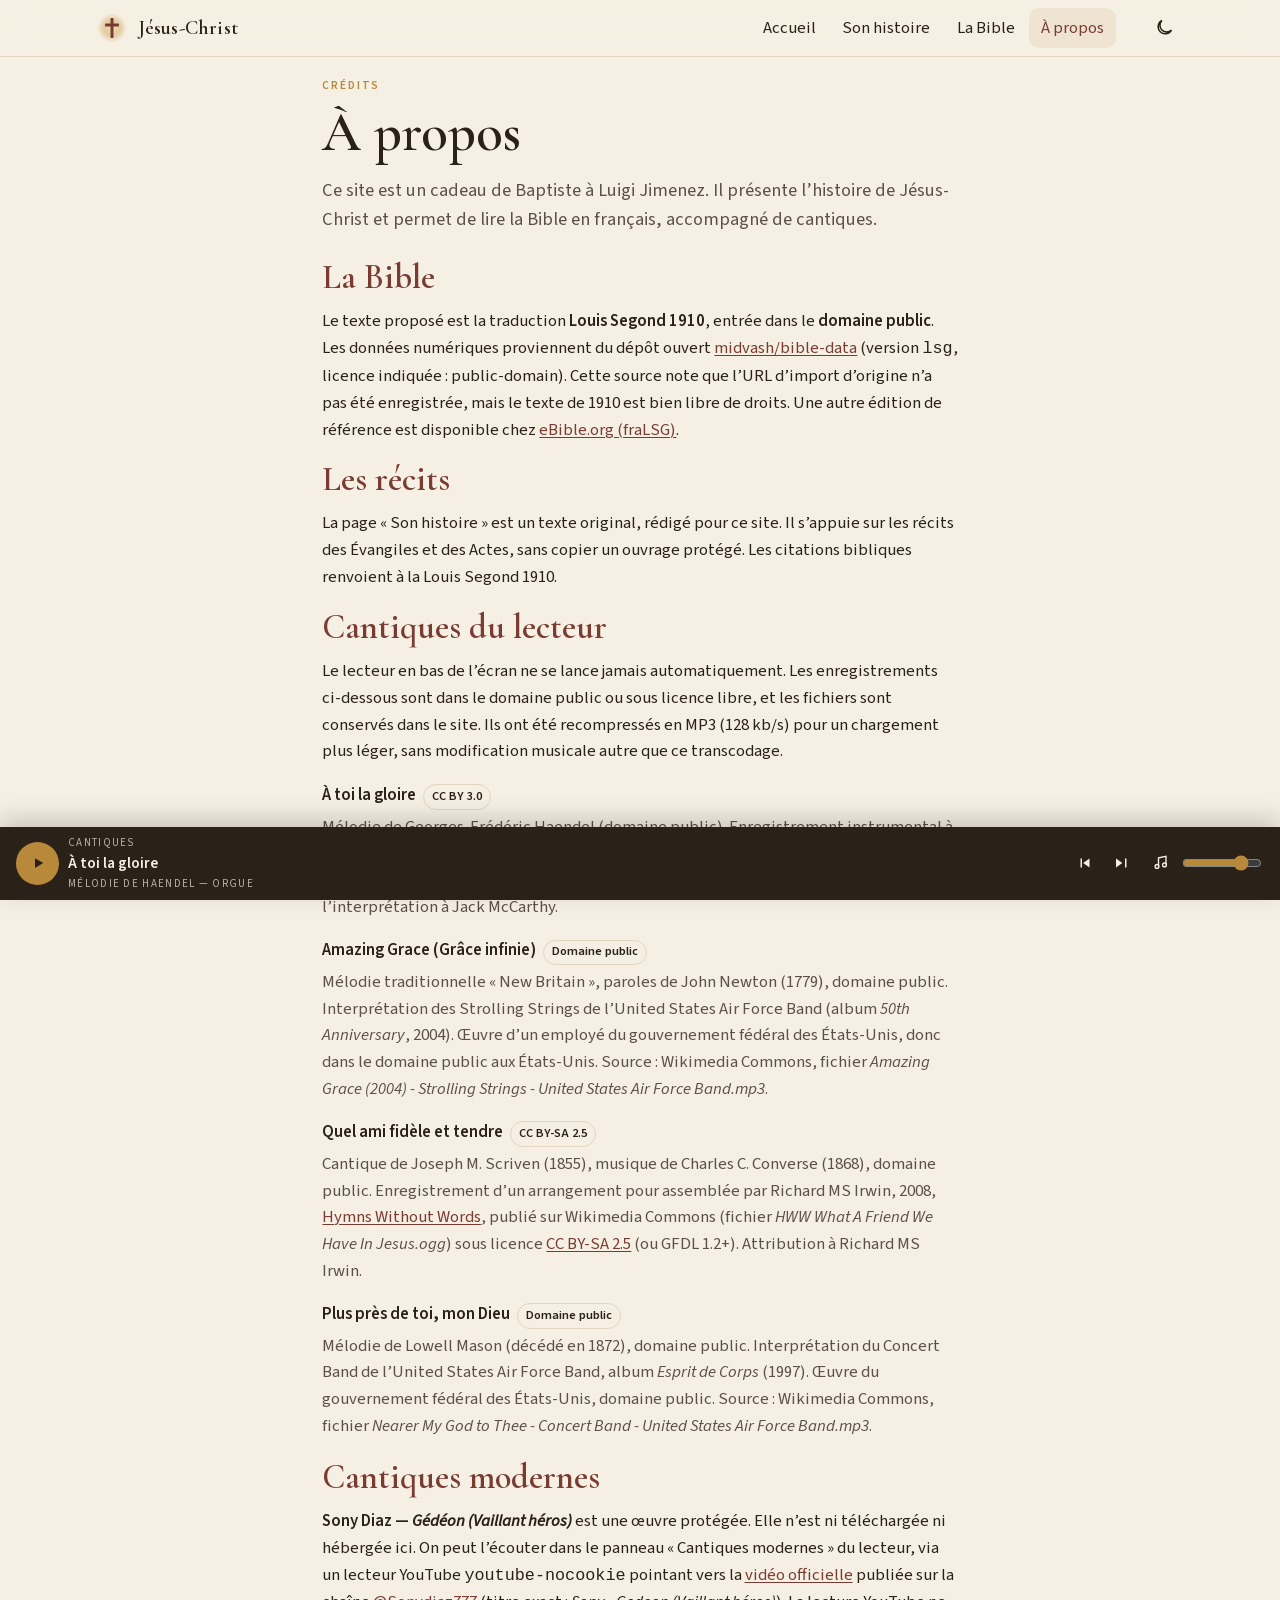
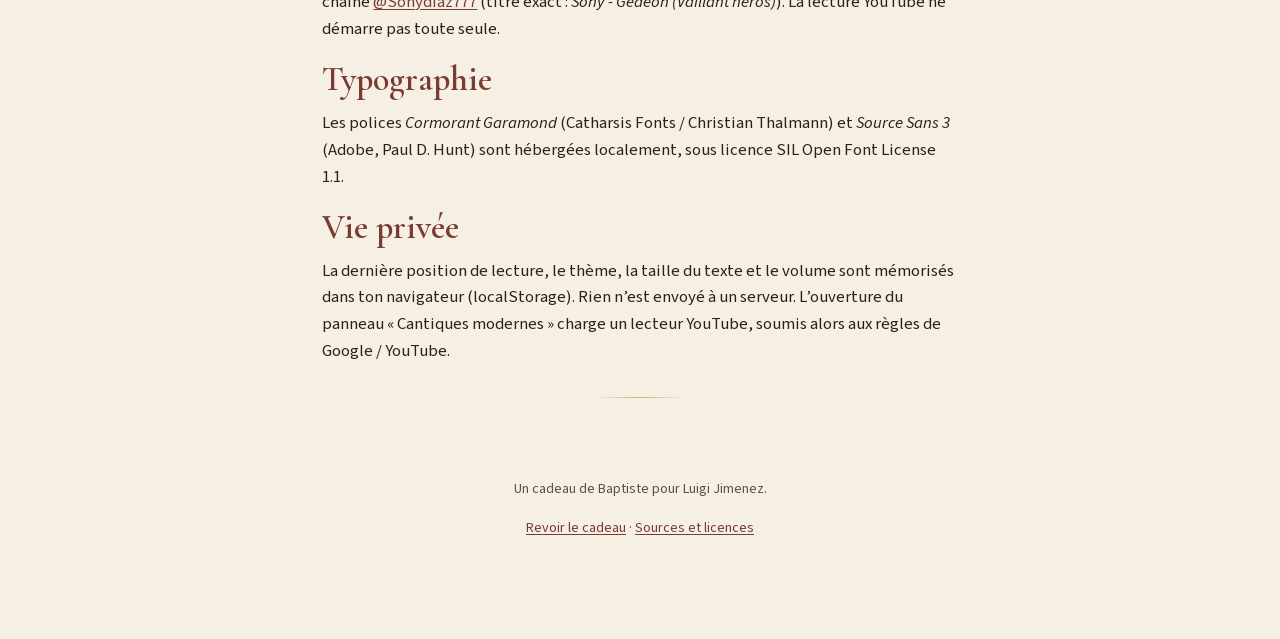
==== commit fa8efb99: "Afficher l’animation-cadeau à chaque visite de l’accueil Ignore le drapeau localStorage, passe le se" ====
--- a/apropos.html
+++ b/apropos.html
@@ -18,8 +18,7 @@
         if (t) document.documentElement.setAttribute("data-theme", t);
         else if (window.matchMedia && matchMedia("(prefers-color-scheme: dark)").matches)
           document.documentElement.setAttribute("data-theme", "dark");
-        var replay = /(?:^|[?&])cadeau=1(?:&|$)/.test(location.search);
-        if (replay || localStorage.getItem("jesus-gift-seen") !== "1")
+        if (/(?:^|[?&])cadeau=1(?:&|$)/.test(location.search))
           document.documentElement.classList.add("gift-pending");
       } catch (e) {}
     })();
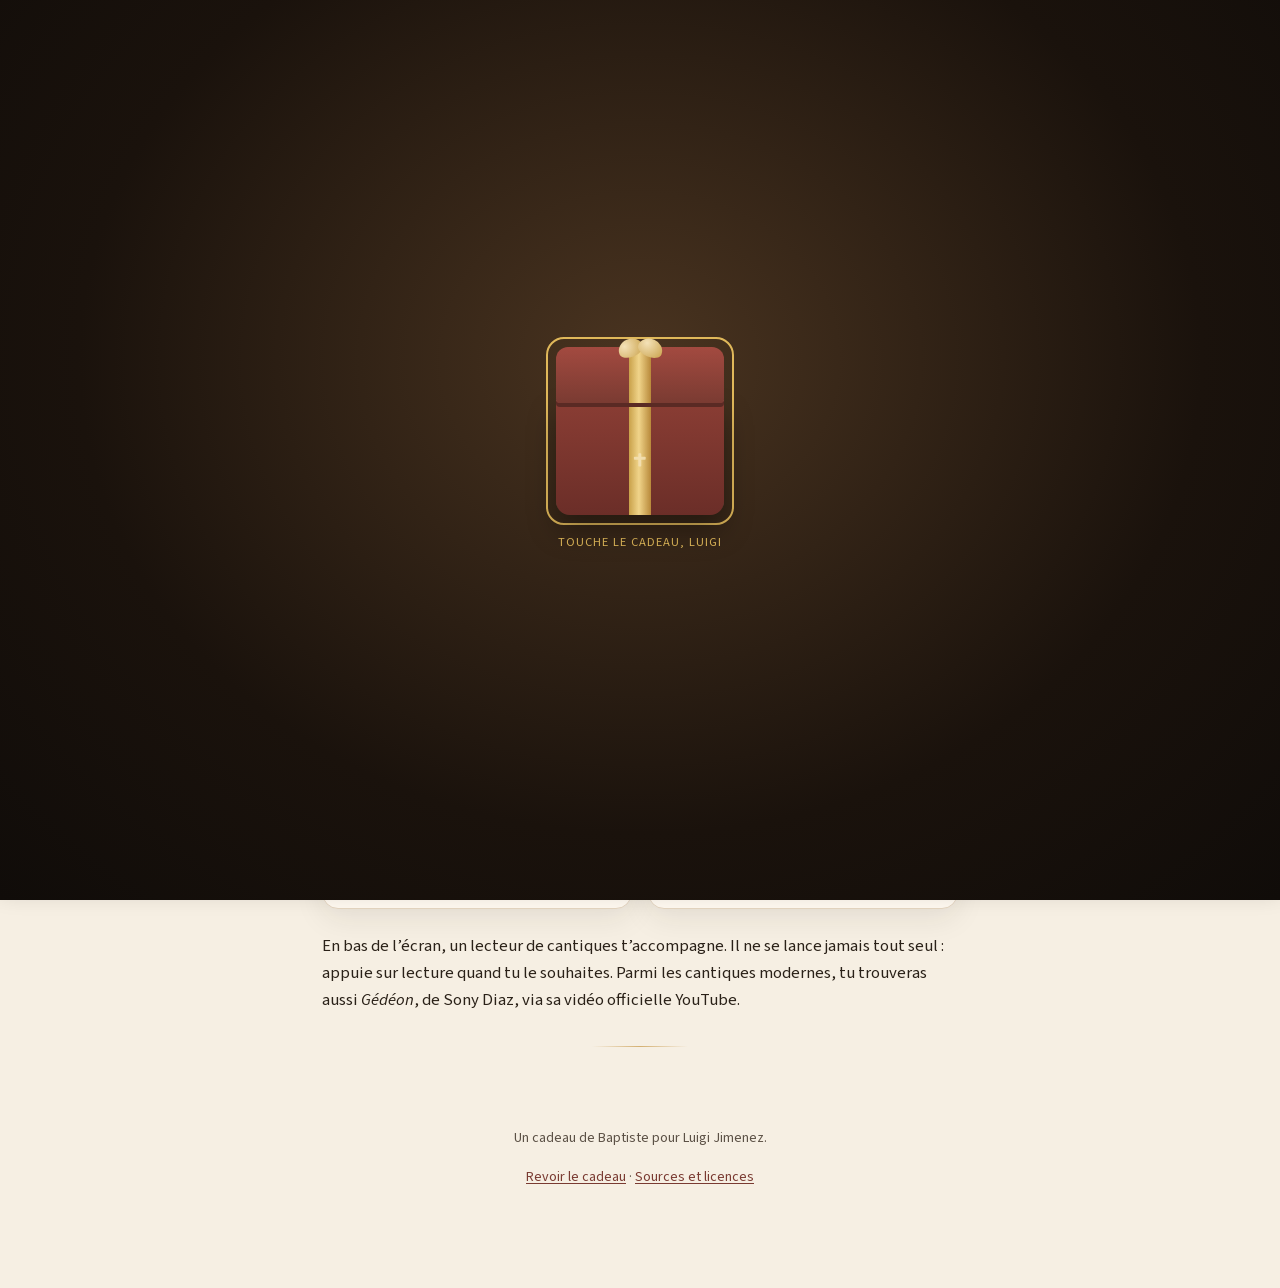
==== commit 7fcbf87f: "Relancer le cadeau à chaque ouverture, avec un son plus doux Le service worker passe en v3 et sert H" ====
--- a/apropos.html
+++ b/apropos.html
@@ -9,8 +9,8 @@
   <link rel="icon" href="favicon.svg" type="image/svg+xml">
   <link rel="apple-touch-icon" href="icons/icon-192.png">
   <link rel="manifest" href="manifest.webmanifest">
-  <link rel="stylesheet" href="css/fonts.css">
-  <link rel="stylesheet" href="css/style.css">
+  <link rel="stylesheet" href="css/fonts.css?v=3">
+  <link rel="stylesheet" href="css/style.css?v=3">
   <script>
     (function () {
       try {
@@ -153,7 +153,7 @@
   </div>
 </div>
 
-<script src="js/app.js" defer></script>
+<script src="js/app.js?v=3" defer></script>
 
 </body>
 </html>
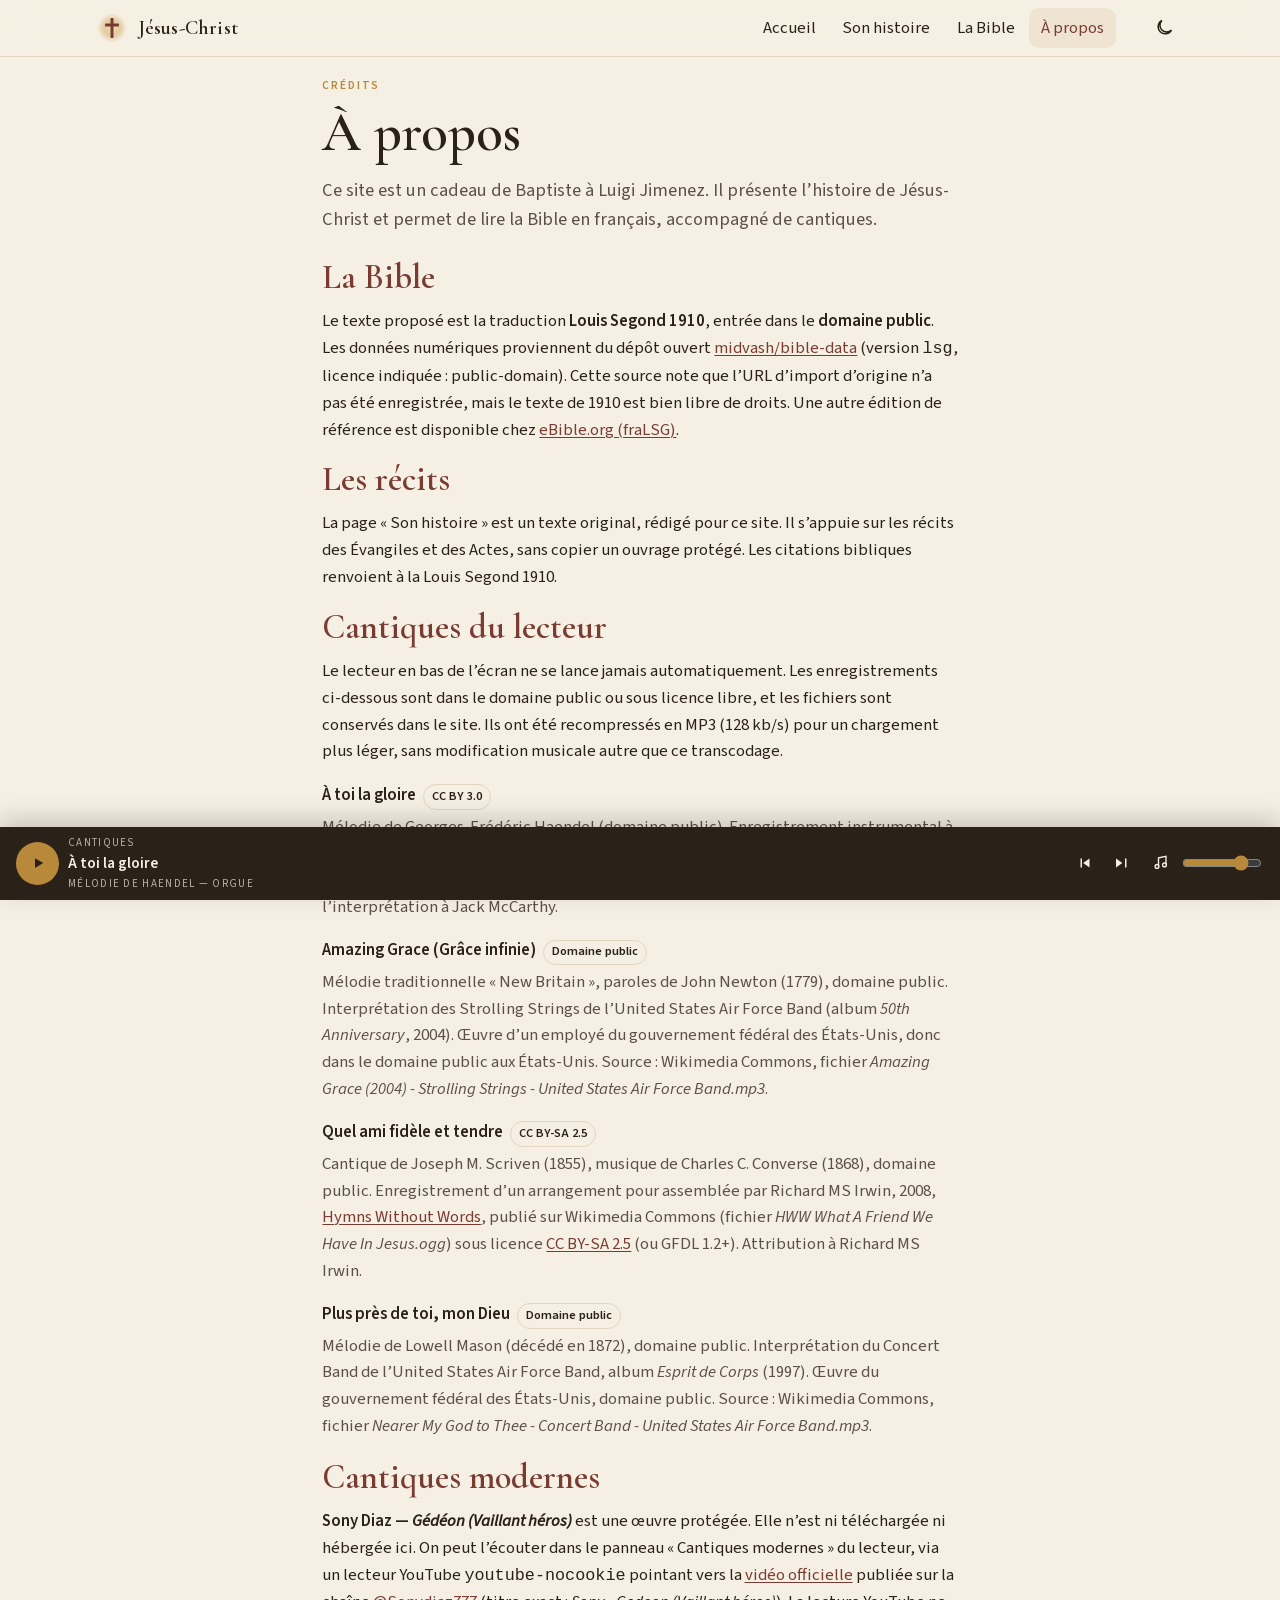
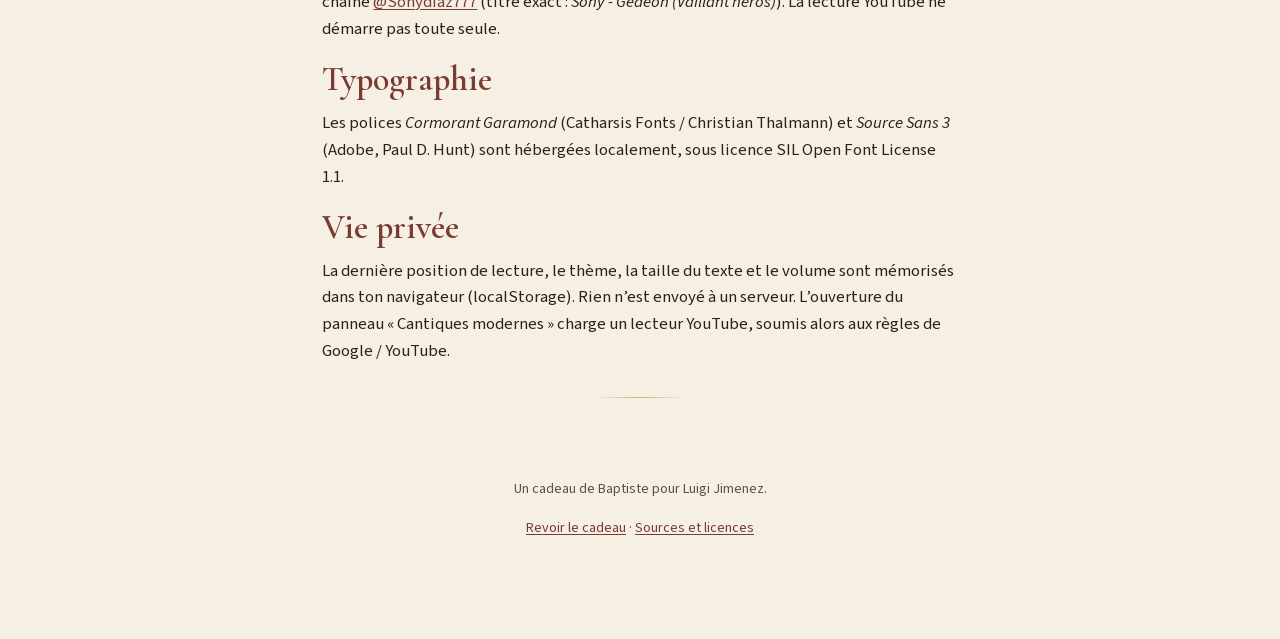
==== commit c6f6afe9: "Lien-cadeau ?cadeau : l’animation une seule fois à l’arrivée Le lien dédié force l’ouverture du cade" ====
--- a/apropos.html
+++ b/apropos.html
@@ -9,8 +9,8 @@
   <link rel="icon" href="favicon.svg" type="image/svg+xml">
   <link rel="apple-touch-icon" href="icons/icon-192.png">
   <link rel="manifest" href="manifest.webmanifest">
-  <link rel="stylesheet" href="css/fonts.css?v=3">
-  <link rel="stylesheet" href="css/style.css?v=3">
+  <link rel="stylesheet" href="css/fonts.css?v=4">
+  <link rel="stylesheet" href="css/style.css?v=4">
   <script>
     (function () {
       try {
@@ -18,7 +18,7 @@
         if (t) document.documentElement.setAttribute("data-theme", t);
         else if (window.matchMedia && matchMedia("(prefers-color-scheme: dark)").matches)
           document.documentElement.setAttribute("data-theme", "dark");
-        if (/(?:^|[?&])cadeau=1(?:&|$)/.test(location.search))
+        if (/(?:^|[?&])cadeau(?:=[^&]*)?(?:&|$)/.test(location.search))
           document.documentElement.classList.add("gift-pending");
       } catch (e) {}
     })();
@@ -82,7 +82,7 @@
 
 <footer class="site-foot">
   <p>Un cadeau de Baptiste pour Luigi Jimenez.</p>
-  <p><a href="index.html?cadeau=1" data-replay-gift>Revoir le cadeau</a>
+  <p><a href="index.html?cadeau" data-replay-gift>Revoir le cadeau</a>
    · <a href="apropos.html">Sources et licences</a></p>
 </footer>
 
@@ -153,7 +153,7 @@
   </div>
 </div>
 
-<script src="js/app.js?v=3" defer></script>
+<script src="js/app.js?v=4" defer></script>
 
 </body>
 </html>
